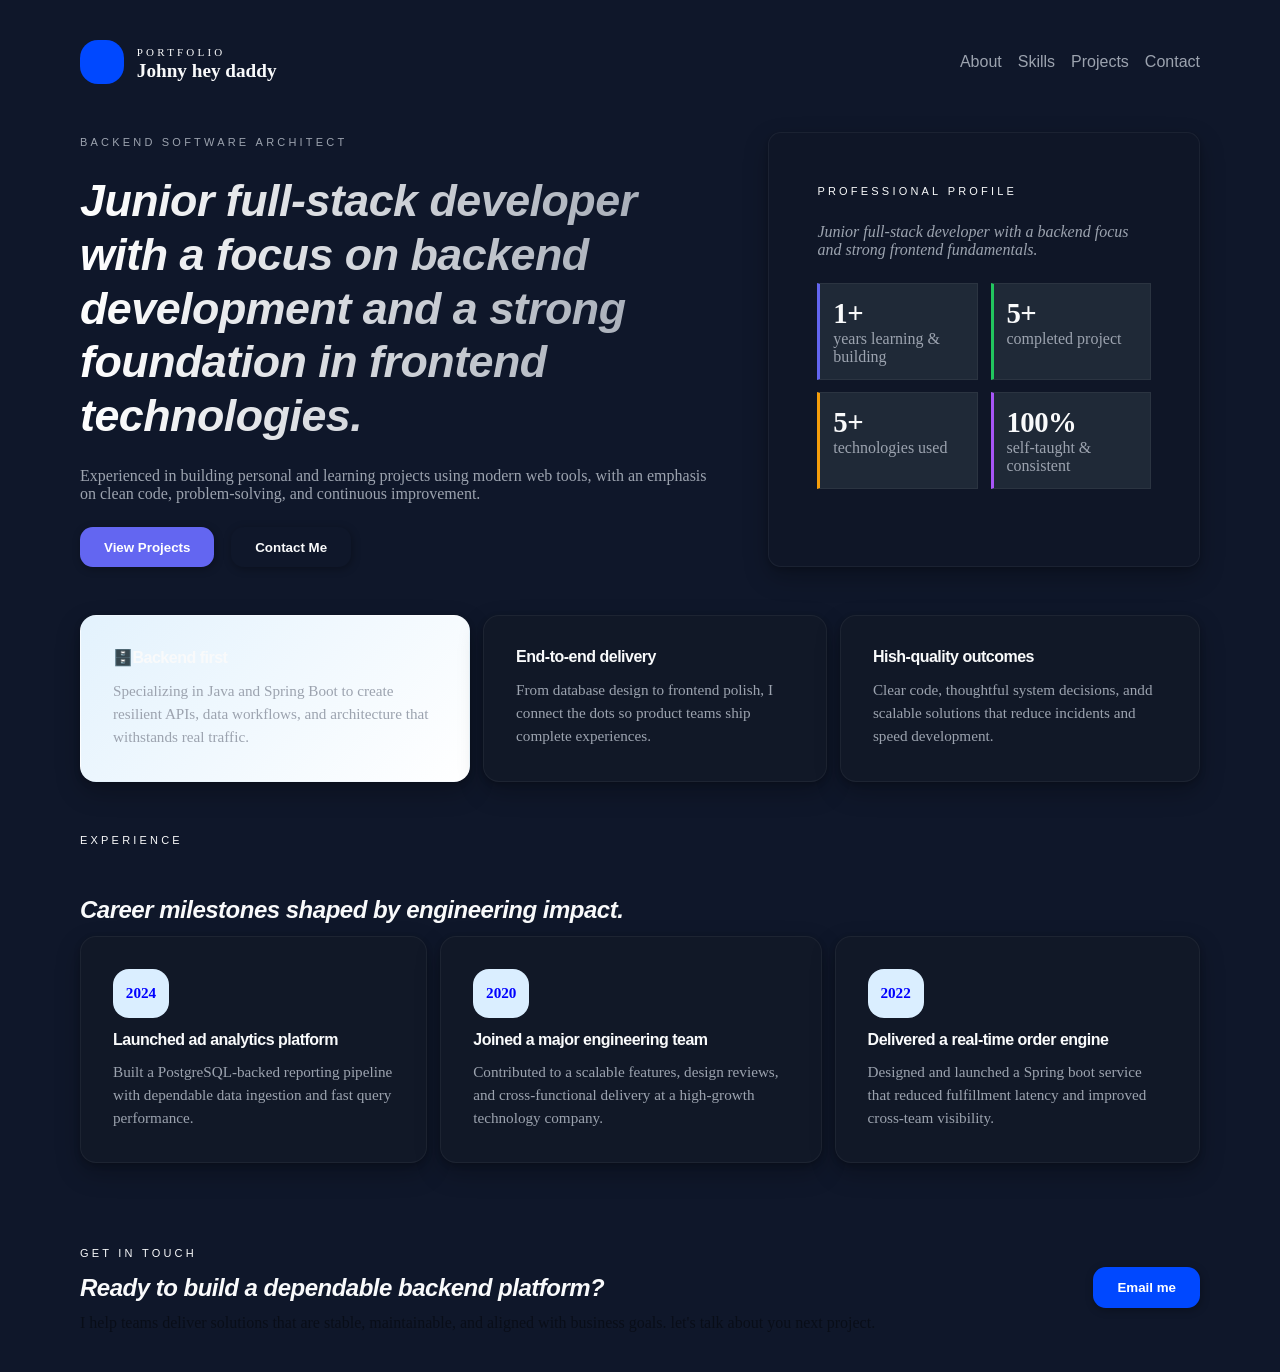
==== index.html @ f6f8099d "Initial commit" ====
<!DOCTYPE html>
<html lang="en">
<head>
    <meta charset="UTF-8">
    <meta name="viewport" content="width=device-width, initial-scale=1.0">
    <title>Johny hey daddy | Portfolio</title>
    <link rel="stylesheet" href="style.css">
</head>
<body>
    <div class="mainContainer">
        <nav class="nav-bar">
            <div class="naming">
                <div class="profilePicture">
                
                </div>
                <div>
                    <p class="portfolio">Portfolio</p>
                    <p class="yourName">Johny hey daddy</p>
                </div>
            </div>
            <ul class="navLinks">
                <li><a href="#">About</a></li>
                <li><a href="skills.html">Skills</a></li>
                <li><a href="project.html">Projects</a></li>
                <li><a href="#">Contact</a></li>
            </ul>
        </nav>
        <section class="mainEvent">
            <div class="subMainEvent">
                <div class="sometalkingContainer">
                    <p class="startingLineUp">Backend software architect</p>
                    <h1 class="big-one">Junior full-stack developer with a focus on backend development and a strong foundation in frontend technologies.</h1>
                    <p>Experienced in building personal and learning projects using modern web tools, with an emphasis on clean code,
                    problem-solving, and continuous improvement.</p>
                    <div>
                        <button class="viewProjectBtn">View Projects</button>
                        <button style="margin-left: 0.8rem;" class="contactMeBtn">Contact Me</button>
                    </div>
                </div>
                <div class="box">
                    <p class="box-starting-point">professional profile</p>
                    <p class="box-body">Junior full-stack developer with a backend focus and strong frontend fundamentals.</p>
                    <div class="child-box">
                        <div class="box_inside_box">
                            <h1>1+</h1>
                            <p>years learning & building</p>
                        </div>
                        <div class="box_inside_box">
                            <h1>5+</h1>
                            <p>completed project</p>
                        </div>
                        <div class="box_inside_box">
                            <h1>5+</h1>
                            <p>technologies used</p>
                        </div>
                        <div class="box_inside_box">
                            <h1>100%</h1>
                            <p>self-taught & consistent</p>
                        </div>
                    </div>
                </div>
            </div>
            <div class="boxes_again">
                <div class="boxes_again_inside_boxes">
                    <h1>🗄️Backend first</h1>
                    <p>Specializing in Java and Spring Boot to create resilient APIs, data workflows, and architecture that withstands real traffic.</p>
                </div>
                <div class="boxes_again_inside_boxes">
                    <h1>End-to-end delivery</h1>
                    <p>From database design to frontend polish, I connect the dots so product teams ship complete experiences.</p>
                </div>
                <div class="boxes_again_inside_boxes">
                    <h1>Hish-quality outcomes</h1>
                    <p>Clear code, thoughtful system decisions, andd scalable solutions that reduce incidents and speed development.</p>
                </div>
            </div>

            <p class="experience">experience</p>

            <div style="display: flex; flex-direction: column; gap: 0.8rem;">
                <h1 class="experienceBigOne">Career milestones shaped by engineering impact.</h1>
                <div class="box-in-experience">
                    <div class="boxes-child-in-experience">
                        <p style="color: blue; font-weight: 600;" class="year">2024</p>
                        <h3>Launched ad analytics platform</h3>
                        <p>Built a PostgreSQL-backed reporting pipeline with dependable data ingestion and fast query performance.</p>
                    </div>
                    <div class="boxes-child-in-experience">
                        <p style="color: blue; font-weight: 600;" class="year">2020</p>
                        <h3>Joined a major engineering team</h3>
                        <p>Contributed to a scalable features, design reviews, and cross-functional delivery at a high-growth technology company.</p>
                    </div>
                    <div class="boxes-child-in-experience">
                        <p style="color: blue; font-weight: 600;" class="year">2022</p>
                        <h3>Delivered a real-time order engine</h3>
                        <p>Designed and launched a Spring boot service that reduced fulfillment latency and improved cross-team visibility.</p>
                    </div>
                </div>
            </div>
        </section>
        <footer style="display: flex; gap: 0.8rem; align-items: center; justify-content: space-between; margin-top: 2rem;">
            <div style="display: flex; flex-direction: column; gap: 0.8rem;">
                <p class="getInTouch">GET in touch</p>
                <h1 class="readyToBuildOne">Ready to build a dependable backend platform?</h1>
                <p style="color: rgba(0, 0, 0, 0.436);">I help teams deliver solutions that are stable, maintainable, and aligned with
                    business goals. let's talk about you next project.</p>
            </div>
            <button class="emailMeBtn">Email me</button>
        </footer>
    </div>
</body>
</html>
---- style.css ----
* {
    margin: 0;
    padding: 0;
    box-sizing: border-box;
}

.mainContainer {
    padding: 2.5rem;
    display: flex;
    flex-direction: column;
    gap: 3rem;
    max-width: 1200px;
    margin: auto;
    /* background: radial-gradient(circle at top left,
                    rgba(99, 102, 241, 0.15),
                    transparent 40%); */
}

@keyframes fadeUp {
    from {
        opacity: 0;
        transform: translateY(30px);
    }

    to {
        opacity: 1;
        transform: translateY(0);
    }
}

.sometalkingContainer>* {
    opacity: 0;
    animation: fadeUp 0.8s ease forwards;
}

.sometalkingContainer>*:nth-child(1) {
    animation-delay: 0.1s;
}

.sometalkingContainer>*:nth-child(2) {
    animation-delay: 0.2s;
}

.sometalkingContainer>*:nth-child(3) {
    animation-delay: 0.3s;
}

.sometalkingContainer>*:nth-child(4) {
    animation-delay: 0.4s;
}

h1,
h3 {
    letter-spacing: -0.5px;
}

:root {
    --bg: #0f172a;
    --surface: #111827;
    --surface-light: #1f2937;
    --primary: #6366f1;
    --accent: #22c55e;

    --text-main: #f9fafb;
    --text-sub: #9ca3af;
}

body {
    background: var(--bg);
    color: var(--text-main);
}

.nav-bar {
    display: flex;
    justify-content: space-between;
    align-items: center;
}

.portfolio {
    font-variant-caps: all-petite-caps;
    font-size: 1rem;
    letter-spacing: 0.2rem;
}

.yourName {
    font-weight: 600;
    font-size: 1.2rem;
}

.profilePicture {
    width: 44px;
    height: 44px;
    background-color: rgb(0, 72, 255);
    border-radius: 18px;
}

.naming {
    display: flex;
    gap: 0.8rem;
    align-items: center;
}

.par {
    color: var(--text-sub);
}

.navLinks {
    display: flex;
    gap: 1rem;
}

.navLinks li {
    list-style: none;
    transition: all 0.2s ease-in-out;
}

.navLinks li a {
    text-decoration: none;
    color: var(--text-sub);
    font-family: sans-serif;
}

.navLinks li:hover {
    scale: 110%;
}

.navLinks li a:hover {
    color: var(--text-main);
}

.navLinks li a.active {
    color: var(--primary);
}

.navLinks li:active {
    scale: 95%;
}

.mainEvent {
    display: flex;
    gap: 3rem;
    flex-direction: column;
}

.subMainEvent {
    display: flex;
    gap: 3rem;
}

.big-one {
    font-style: oblique;
    font-family: sans-serif;
    font-size: 2.8rem;
    font-weight: 700;
    line-height: 1.2;
    background: linear-gradient(to right, #fff, #9ca3af);
        -webkit-background-clip: text;
        -webkit-text-fill-color: transparent;
}

.box,
.boxes_again_inside_boxes,
.boxes-child-in-experience {
    background: var(--surface);
        border: 1px solid rgba(255, 255, 255, 0.05);
        border-radius: 16px;
        box-shadow:
            0 10px 25px rgba(0, 0, 0, 0.25),
            0 2px 6px rgba(0, 0, 0, 0.2);
}

.box {
    width: 40%;
    display: flex;
    padding: 3rem;
    border-radius: 0.8rem;
    flex-direction: column;
    gap: 1.5rem;
    background: rgba(17, 24, 39, 0.7);
    backdrop-filter: blur(20px);
}

.box-starting-point {
    letter-spacing: 0.2rem;
    font-variant-caps: all-petite-caps;
    font-size: 1rem;
    font-family: sans-serif;
}

.sometalkingContainer {
    width: 60%;
    display: flex;
    flex-direction: column;
    gap: 1.5rem;
}

.sometalkingContainer p {
    color: var(--text-sub);
}

.sometalkingContainer button,
.emailMeBtn {
    padding-left: 1.5rem;
    padding-right: 1.5rem;
    padding-bottom: 0.8rem;
    padding-top: 0.8rem;
    border-radius: 0.8rem;
    border: none;
    transition: all 0.4s ease-in-out;
    cursor: pointer;
    box-shadow: 1px 2px 8px rgba(0, 0, 0, 0.3);
    font-weight: 600;
    position: relative;
    overflow: hidden;
}

/* TODO: I forgot the syntax */
/* .sometalkingContainer button::before {
    top: 0;
    left: 0;
    content: "";
    width: 200%;
    height: 200%;
    position: absolute;
    background-color: aliceblue;
} */

.sometalkingContainer button:hover,
.emailMeBtn:hover {
    scale: 105%;
}

.sometalkingContainer button:active,
.emailMeBtn:active {
    scale: 95%;
}

.contactMeBtn {
    background: transparent;
        color: var(--text-main);
        border: 1px solid rgba(255, 255, 255, 0.2);
}

.viewProjectBtn {
    background: var(--primary);
    color: white;
    box-shadow: 0 0 20px rgba(99, 102, 241, 0.5);
}

button:hover {
    transform: translateY(-2px);
} 

.startingLineUp {
    font-variant-caps: all-petite-caps;
    font-size: 1rem;
    letter-spacing: 0.2rem;
    font-family: sans-serif;
}

.box-body {
    font-style: italic;
    color: var(--text-sub);
}

.child-box {
    display: grid;
    grid-template-columns: repeat(2, 1fr);
    gap: 0.8rem;
}

.box_inside_box {
    padding: 0.8rem;
    background: var(--surface-light);
    border: 1px solid rgba(255, 255, 255, 0.05);
}

.box_inside_box:nth-child(1) {
    border-left: 3px solid var(--primary);
}

.box_inside_box:nth-child(2) {
    border-left: 3px solid var(--accent);
}

.box_inside_box:nth-child(3) {
    border-left: 3px solid #f59e0b;
}

.box_inside_box:nth-child(4) {
    border-left: 3px solid #a855f7;
}

.box_inside_box h1 {
    font-size: 1.8rem;
}

.box_inside_box p {
    color: var(--text-sub);
}

/* TODO: I DON'T KNOW GRID SYNTAX */
.boxes_again,
.box-in-experience {
    display: flex;
    gap: 0.8rem;
}

.boxes_again_inside_boxes,
.boxes-child-in-experience {
    width: fit-content;
    padding: 2rem;
    display: flex;
    flex-direction: column;
    gap: 0.8rem;
}

.boxes_again_inside_boxes:nth-child(1) {
    background: linear-gradient(135deg, #e3f2fd, #ffffff);
}

.boxes_again_inside_boxes h1,
.boxes-child-in-experience h3 {
    font-size: 1rem;
    font-family: sans-serif;
}

.boxes_again_inside_boxes p,
.boxes-child-in-experience p {
    font-size: 0.95rem;
    line-height: 1.5;
    color: var(--text-sub);
}

.experience,
.getInTouch {
    letter-spacing: 0.2rem;
    font-variant-caps: all-petite-caps;
    font-size: 1rem;
    font-family: sans-serif;
}

.experienceBigOne,
.readyToBuildOne {
    font-style: oblique;
    font-family: sans-serif;
    font-size: 1.5rem;
}

.year {
    background-color: rgb(218, 238, 255);
    width: fit-content;
    padding: 0.8rem;
    border-radius: 1rem;
}

.emailMeBtn {
    background-color: rgb(0, 72, 255);
    color: white; 
}
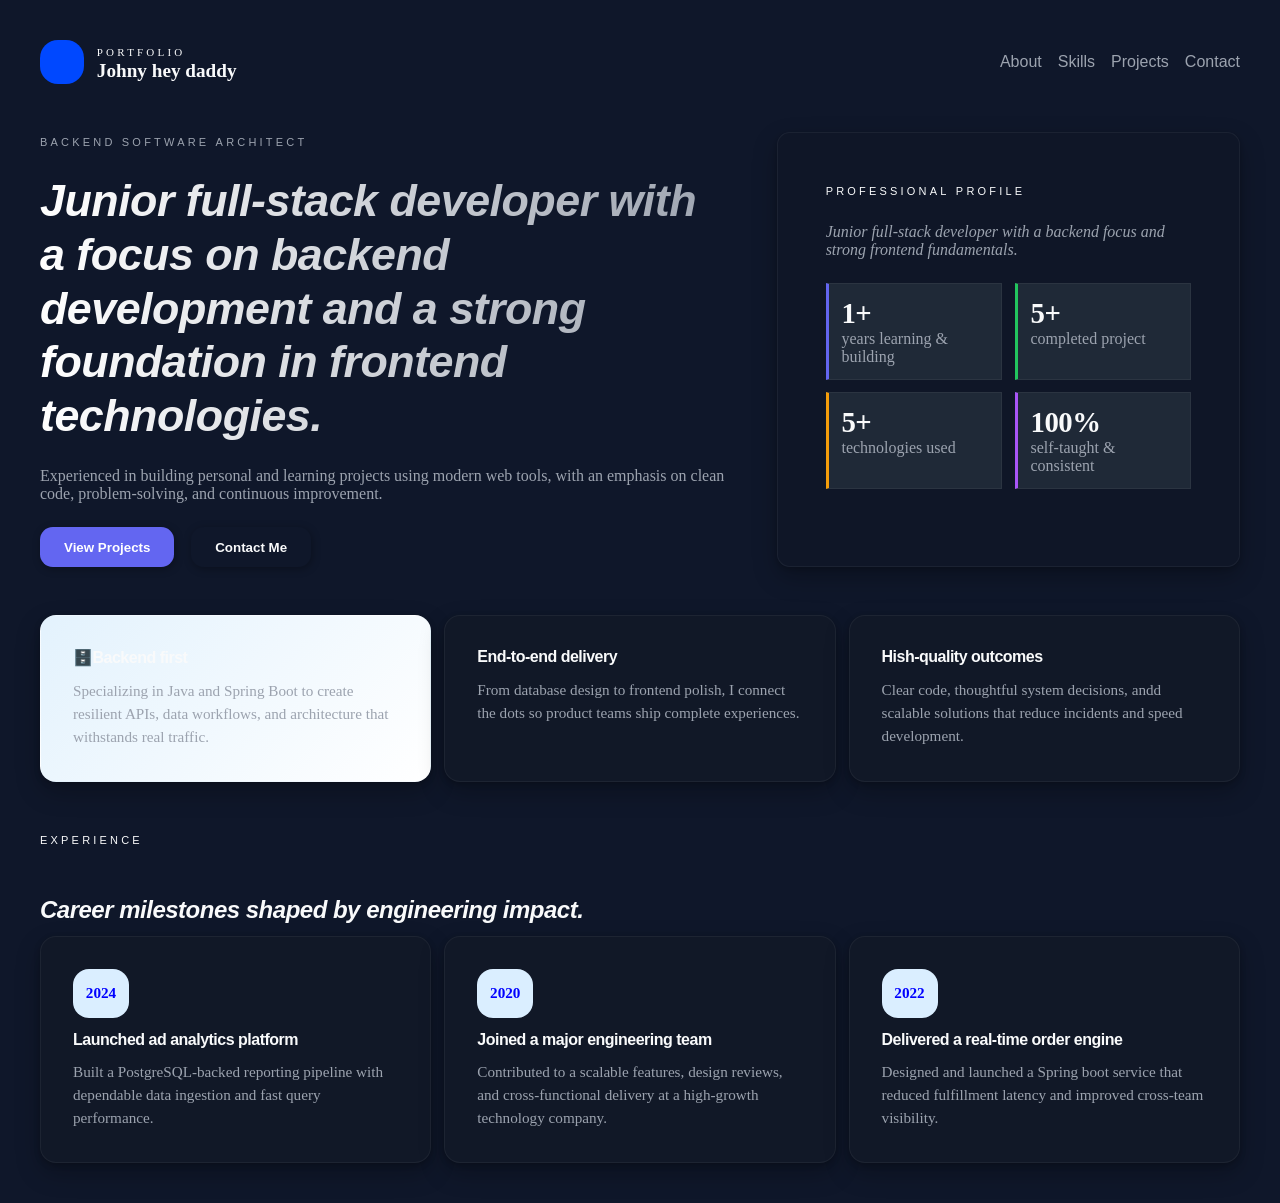
==== commit b716ab74: "feat: implement mobile nav drawer with toggle animation and responsive layout" ====
--- a/index.html
+++ b/index.html
@@ -4,7 +4,7 @@
     <meta charset="UTF-8">
     <meta name="viewport" content="width=device-width, initial-scale=1.0">
     <title>Johny hey daddy | Portfolio</title>
-    <link rel="stylesheet" href="style.css">
+    <link rel="stylesheet" href="frontend/src/styles/style.css">
 </head>
 <body>
     <div class="mainContainer">
@@ -22,7 +22,7 @@
                 <li><a href="#">About</a></li>
                 <li><a href="skills.html">Skills</a></li>
                 <li><a href="project.html">Projects</a></li>
-                <li><a href="#">Contact</a></li>
+                <li><a href="contact.html">Contact</a></li>
             </ul>
         </nav>
         <section class="mainEvent">
@@ -77,7 +77,7 @@
 
             <p class="experience">experience</p>
 
-            <div style="display: flex; flex-direction: column; gap: 0.8rem;">
+            <div class="lastBoxes">
                 <h1 class="experienceBigOne">Career milestones shaped by engineering impact.</h1>
                 <div class="box-in-experience">
                     <div class="boxes-child-in-experience">
@@ -98,7 +98,7 @@
                 </div>
             </div>
         </section>
-        <footer style="display: flex; gap: 0.8rem; align-items: center; justify-content: space-between; margin-top: 2rem;">
+        <!-- <footer style="display: flex; gap: 0.8rem; align-items: center; justify-content: space-between; margin-top: 2rem;">
             <div style="display: flex; flex-direction: column; gap: 0.8rem;">
                 <p class="getInTouch">GET in touch</p>
                 <h1 class="readyToBuildOne">Ready to build a dependable backend platform?</h1>
@@ -106,7 +106,43 @@
                     business goals. let's talk about you next project.</p>
             </div>
             <button class="emailMeBtn">Email me</button>
-        </footer>
+        </footer> -->
     </div>
+    <div class="navMobileVersion">
+        <button class="swipeButtonToOpenNav">
+            <svg class="leftOne" width="25" height="45" viewBox="0 0 65 65" xmlns="http://www.w3.org/2000/svg">
+    
+                <g stroke="#111827" stroke-width="5" fill="none" stroke-linecap="round" stroke-linejoin="round">
+    
+                    <!-- left angle -->
+                    <path d="M33 15 L20 32.5 L33 50" />
+    
+                    <!-- right angle -->
+                    <path d="M45 15 L32 32.5 L45 50" />
+    
+                </g>
+    
+            </svg>
+            <svg class="rightOne" width="25" height="45" viewBox="0 0 65 65" xmlns="http://www.w3.org/2000/svg">
+    
+                <g stroke="#111827" stroke-width="5" fill="none" stroke-linecap="round" stroke-linejoin="round">
+    
+                    <!-- right angle >> -->
+                    <path d="M32 15 L45 32.5 L32 50" />
+                    <path d="M20 15 L33 32.5 L20 50" />
+    
+                </g>
+    
+            </svg>
+        </button>
+        <ul>
+            <li>🙋‍♂️ <a href="#">About me</a></li>
+            <li>⚙️ <a href="skills.html">Skills</a></li>
+            <li>📂 <a href="project.html">Projects</a></li>
+            <li>☎️ <a href="contact.html">Contact</a></li>
+        </ul>
+    </div>
+
+    <script type="module" src="frontend/src/pages/aboutme.js"></script>
 </body>
 </html>
--- a/frontend/src/styles/style.css
+++ b/frontend/src/styles/style.css
@@ -0,0 +1,456 @@
+* {
+    margin: 0;
+    padding: 0;
+    box-sizing: border-box;
+}
+
+.mainContainer {
+    padding: 2.5rem;
+    display: flex;
+    flex-direction: column;
+    gap: 48px;
+    width: 100vw;
+    margin: auto;
+    /* background: radial-gradient(circle at top left,
+                    rgba(99, 102, 241, 0.15),
+                    transparent 40%); */
+}
+
+@keyframes fadeUp {
+    from {
+        opacity: 0;
+        transform: translateY(30px);
+    }
+
+    to {
+        opacity: 1;
+        transform: translateY(0);
+    }
+}
+
+.sometalkingContainer>* {
+    opacity: 0;
+    animation: fadeUp 0.8s ease forwards;
+}
+
+.sometalkingContainer>*:nth-child(1) {
+    animation-delay: 0.1s;
+}
+
+.sometalkingContainer>*:nth-child(2) {
+    animation-delay: 0.2s;
+}
+
+.sometalkingContainer>*:nth-child(3) {
+    animation-delay: 0.3s;
+}
+
+.sometalkingContainer>*:nth-child(4) {
+    animation-delay: 0.4s;
+}
+
+h1,
+h3 {
+    letter-spacing: -0.5px;
+}
+
+:root {
+    --bg: #0f172a;
+    --surface: #111827;
+    --surface-light: #1f2937;
+    --primary: #6366f1;
+    --accent: #22c55e;
+
+    --text-main: #f9fafb;
+    --text-sub: #9ca3af;
+}
+
+body {
+    background: var(--bg);
+    color: var(--text-main);
+}
+
+.nav-bar {
+    display: flex;
+    justify-content: space-between;
+    align-items: center;
+}
+
+.portfolio {
+    font-variant-caps: all-petite-caps;
+    font-size: 1rem;
+    letter-spacing: 0.2rem;
+}
+
+.yourName {
+    font-weight: 600;
+    font-size: 1.2rem;
+}
+
+.profilePicture {
+    width: 44px;
+    height: 44px;
+    background-color: rgb(0, 72, 255);
+    border-radius: 18px;
+}
+
+.naming {
+    display: flex;
+    gap: 0.8rem;
+    align-items: center;
+}
+
+.par {
+    color: var(--text-sub);
+}
+
+.navLinks {
+    display: flex;
+    gap: 1rem;
+}
+
+.navLinks li {
+    list-style: none;
+    transition: all 0.2s ease-in-out;
+}
+
+.navLinks li a {
+    text-decoration: none;
+    color: var(--text-sub);
+    font-family: sans-serif;
+}
+
+.navLinks li:hover {
+    scale: 110%;
+}
+
+.navLinks li a:hover {
+    color: var(--text-main);
+}
+
+.navLinks li a.active {
+    color: var(--primary);
+}
+
+.navLinks li:active {
+    scale: 95%;
+}
+
+.mainEvent {
+    display: flex;
+    gap: 48px;
+    flex-direction: column;
+}
+
+.subMainEvent {
+    display: flex;
+    gap: 3rem;
+}
+
+.big-one {
+    font-style: oblique;
+    font-family: sans-serif;
+    font-size: 2.8rem;
+    font-weight: 700;
+    line-height: 1.2;
+    background: linear-gradient(to right, #fff, #9ca3af);
+        -webkit-background-clip: text;
+        -webkit-text-fill-color: transparent;
+}
+
+.box,
+.boxes_again_inside_boxes,
+.boxes-child-in-experience {
+    background: var(--surface);
+        border: 1px solid rgba(255, 255, 255, 0.05);
+        border-radius: 16px;
+        box-shadow:
+            0 10px 25px rgba(0, 0, 0, 0.25),
+            0 2px 6px rgba(0, 0, 0, 0.2);
+}
+
+.box {
+    width: 40%;
+    display: flex;
+    padding: 3rem;
+    border-radius: 0.8rem;
+    flex-direction: column;
+    gap: 1.5rem;
+    background: rgba(17, 24, 39, 0.7);
+    backdrop-filter: blur(20px);
+}
+
+.box-starting-point {
+    letter-spacing: 0.2rem;
+    font-variant-caps: all-petite-caps;
+    font-size: 1rem;
+    font-family: sans-serif;
+}
+
+.sometalkingContainer {
+    width: 60%;
+    display: flex;
+    flex-direction: column;
+    gap: 1.5rem;
+}
+
+.sometalkingContainer p {
+    color: var(--text-sub);
+}
+
+.sometalkingContainer button,
+.emailMeBtn {
+    padding-left: 1.5rem;
+    padding-right: 1.5rem;
+    padding-bottom: 0.8rem;
+    padding-top: 0.8rem;
+    border-radius: 0.8rem;
+    border: none;
+    transition: all 0.4s ease-in-out;
+    cursor: pointer;
+    box-shadow: 1px 2px 8px rgba(0, 0, 0, 0.3);
+    font-weight: 600;
+    position: relative;
+    overflow: hidden;
+}
+
+.sometalkingContainer button:hover,
+.emailMeBtn:hover {
+    scale: 105%;
+}
+
+.sometalkingContainer button:active,
+.emailMeBtn:active {
+    scale: 95%;
+}
+
+.contactMeBtn {
+    background: transparent;
+        color: var(--text-main);
+        border: 1px solid rgba(255, 255, 255, 0.2);
+}
+
+.viewProjectBtn {
+    background: var(--primary);
+    color: white;
+    box-shadow: 0 0 20px rgba(99, 102, 241, 0.5);
+}
+/* 
+button:hover {
+    transform: translateY(-2px);
+}  */
+
+.startingLineUp {
+    font-variant-caps: all-petite-caps;
+    font-size: 1rem;
+    letter-spacing: 0.2rem;
+    font-family: sans-serif;
+}
+
+.box-body {
+    font-style: italic;
+    color: var(--text-sub);
+}
+
+.child-box {
+    display: grid;
+    grid-template-columns: repeat(2, 1fr);
+    gap: 0.8rem;
+}
+
+.box_inside_box {
+    padding: 0.8rem;
+    background: var(--surface-light);
+    border: 1px solid rgba(255, 255, 255, 0.05);
+}
+
+.box_inside_box:nth-child(1) {
+    border-left: 3px solid var(--primary);
+}
+
+.box_inside_box:nth-child(2) {
+    border-left: 3px solid var(--accent);
+}
+
+.box_inside_box:nth-child(3) {
+    border-left: 3px solid #f59e0b;
+}
+
+.box_inside_box:nth-child(4) {
+    border-left: 3px solid #a855f7;
+}
+
+.box_inside_box h1 {
+    font-size: 1.8rem;
+}
+
+.box_inside_box p {
+    color: var(--text-sub);
+}
+
+/* TODO: I DON'T KNOW GRID SYNTAX */
+.boxes_again,
+.box-in-experience {
+    display: grid;
+    grid-template-columns: repeat(3, 1fr);
+    gap: 0.8rem;
+}
+
+.boxes_again_inside_boxes,
+.boxes-child-in-experience {
+    width: fit-content;
+    padding: 2rem;
+    display: flex;
+    flex-direction: column;
+    gap: 0.8rem;
+}
+
+.boxes_again_inside_boxes:nth-child(1) {
+    background: linear-gradient(135deg, #e3f2fd, #ffffff);
+}
+
+.boxes_again_inside_boxes h1,
+.boxes-child-in-experience h3 {
+    font-size: 1rem;
+    font-family: sans-serif;
+}
+
+.boxes_again_inside_boxes p,
+.boxes-child-in-experience p {
+    font-size: 0.95rem;
+    line-height: 1.5;
+    color: var(--text-sub);
+}
+
+.experience,
+.getInTouch {
+    letter-spacing: 0.2rem;
+    font-variant-caps: all-petite-caps;
+    font-size: 1rem;
+    font-family: sans-serif;
+}
+
+.experienceBigOne,
+.readyToBuildOne {
+    font-style: oblique;
+    font-family: sans-serif;
+    font-size: 1.5rem;
+}
+
+.year {
+    background-color: rgb(218, 238, 255);
+    width: fit-content;
+    padding: 0.8rem;
+    border-radius: 1rem;
+}
+
+.emailMeBtn {
+    background-color: rgb(0, 72, 255);
+    color: white; 
+}
+
+.navMobileVersion {
+    opacity: 0;
+    pointer-events: none;
+    position: fixed;
+    top: 48px;
+    right: 0;
+    display: flex;
+    align-items: center;
+    width: 150px;
+    transform: translateX(150px);
+    transition: transform 0.3s ease-in-out;
+}
+
+.swipeButtonToOpenNav {
+    background-color: white;
+    border: none;
+    border-top-left-radius: 8px;
+    border-bottom-left-radius: 8px;
+    transform: translateX(-100%);
+}
+
+.rightOne {
+    display: none;
+}
+
+.leftOne {
+    display: block;
+}
+
+.leftOne.hide {
+    display: none;
+}
+
+.rightOne.show {
+    display: block;
+}
+
+.swipeButtonToOpenNav.hide {
+    transform: translateX(0);
+}
+
+.navMobileVersion.show {
+    transform: translateX(0);
+}
+
+.navMobileVersion ul {
+    display: flex;
+    flex-direction: column;
+    gap: 8px;
+    padding: 12px;
+    background-color: white;
+    width: 100%;
+    border-top-left-radius: 12px;
+    border-bottom-left-radius: 12px;
+}
+
+.navMobileVersion ul li {
+    list-style: none;
+    color: black;
+}
+
+.navMobileVersion ul li a {
+    text-decoration: none;
+    color: black;
+}
+
+.lastBoxes {
+    display: grid;
+    grid-template-columns: repeat(3, 1fr);
+    display: flex; 
+    flex-direction: column; 
+    gap: 0.8rem;
+}
+
+@media (max-width: 640px) {
+    .mainContainer {
+        padding: 16px;
+    }
+    .navLinks {
+        display: none;
+    }
+    .navMobileVersion {
+        opacity: 1 !important;
+        pointer-events: all !important;
+    }
+    .subMainEvent {
+        flex-direction: column;
+        width: 100%;
+    }
+    .sometalkingContainer {
+        width: 100%;
+    }
+    .box {
+        width: 100%;
+    }
+    .boxes_again {
+        grid-template-columns: repeat(1, 1fr);
+        width: 100%;
+    }
+    .box-in-experience {
+        width: 100%;
+        display: grid;
+        grid-template-columns: repeat(1, 1fr) !important;
+    }
+}
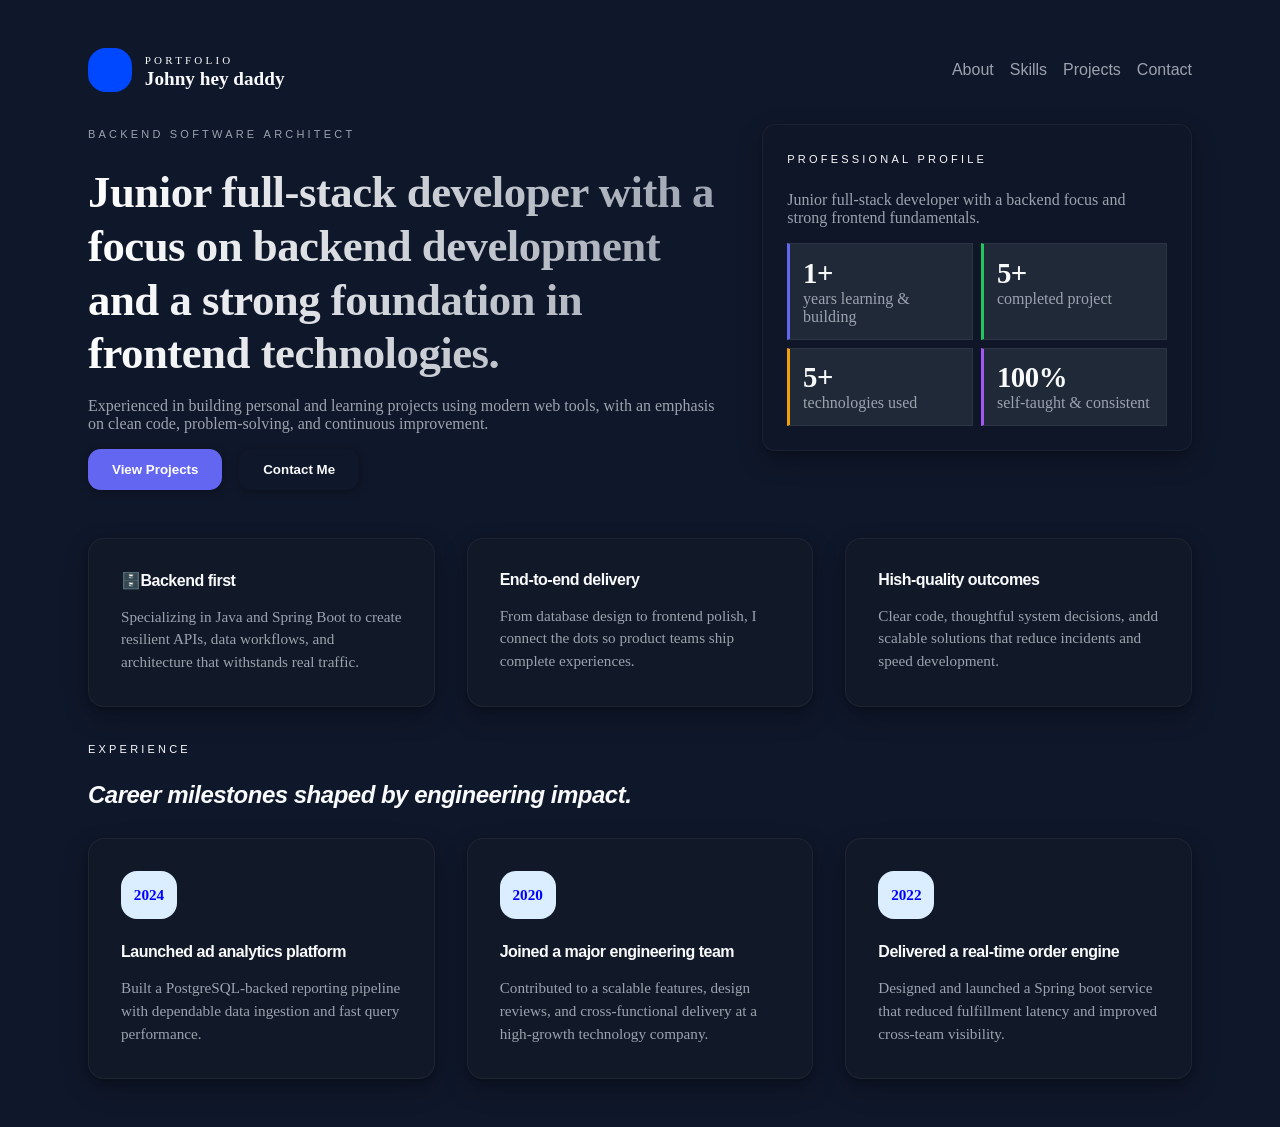
==== commit a8fecaa4: "improve some spacing" ====
--- a/index.html
+++ b/index.html
@@ -30,7 +30,7 @@
                 <div class="sometalkingContainer">
                     <p class="startingLineUp">Backend software architect</p>
                     <h1 class="big-one">Junior full-stack developer with a focus on backend development and a strong foundation in frontend technologies.</h1>
-                    <p>Experienced in building personal and learning projects using modern web tools, with an emphasis on clean code,
+                    <p class="subDivision">Experienced in building personal and learning projects using modern web tools, with an emphasis on clean code,
                     problem-solving, and continuous improvement.</p>
                     <div>
                         <button class="viewProjectBtn">View Projects</button>
@@ -82,17 +82,17 @@
                 <div class="box-in-experience">
                     <div class="boxes-child-in-experience">
                         <p style="color: blue; font-weight: 600;" class="year">2024</p>
-                        <h3>Launched ad analytics platform</h3>
+                        <h3 class="titleInExperience">Launched ad analytics platform</h3>
                         <p>Built a PostgreSQL-backed reporting pipeline with dependable data ingestion and fast query performance.</p>
                     </div>
                     <div class="boxes-child-in-experience">
                         <p style="color: blue; font-weight: 600;" class="year">2020</p>
-                        <h3>Joined a major engineering team</h3>
+                        <h3 class="titleInExperience">Joined a major engineering team</h3>
                         <p>Contributed to a scalable features, design reviews, and cross-functional delivery at a high-growth technology company.</p>
                     </div>
                     <div class="boxes-child-in-experience">
                         <p style="color: blue; font-weight: 600;" class="year">2022</p>
-                        <h3>Delivered a real-time order engine</h3>
+                        <h3 class="titleInExperience">Delivered a real-time order engine</h3>
                         <p>Designed and launched a Spring boot service that reduced fulfillment latency and improved cross-team visibility.</p>
                     </div>
                 </div>
--- a/frontend/src/styles/style.css
+++ b/frontend/src/styles/style.css
@@ -5,15 +5,12 @@
 }
 
 .mainContainer {
-    padding: 2.5rem;
-    display: flex;
-    flex-direction: column;
-    gap: 48px;
+    display: flex;
+    flex-direction: column;
     width: 100vw;
+    max-width: 1200px;
     margin: auto;
-    /* background: radial-gradient(circle at top left,
-                    rgba(99, 102, 241, 0.15),
-                    transparent 40%); */
+    padding: 48px;
 }
 
 @keyframes fadeUp {
@@ -74,6 +71,7 @@
     display: flex;
     justify-content: space-between;
     align-items: center;
+    margin-bottom: 32px;
 }
 
 .portfolio {
@@ -138,24 +136,27 @@
 
 .mainEvent {
     display: flex;
-    gap: 48px;
     flex-direction: column;
 }
 
 .subMainEvent {
     display: flex;
-    gap: 3rem;
+    gap: 32px;
+    margin-bottom: 48px;
 }
 
 .big-one {
-    font-style: oblique;
-    font-family: sans-serif;
     font-size: 2.8rem;
     font-weight: 700;
     line-height: 1.2;
     background: linear-gradient(to right, #fff, #9ca3af);
         -webkit-background-clip: text;
         -webkit-text-fill-color: transparent;
+        margin-bottom: 16px;
+}
+
+.subDivision {
+    margin-bottom: 16px;
 }
 
 .box,
@@ -171,11 +172,11 @@
 
 .box {
     width: 40%;
-    display: flex;
-    padding: 3rem;
+    height: fit-content;
+    padding: 24px;
+    display: flex;
     border-radius: 0.8rem;
     flex-direction: column;
-    gap: 1.5rem;
     background: rgba(17, 24, 39, 0.7);
     backdrop-filter: blur(20px);
 }
@@ -185,13 +186,13 @@
     font-variant-caps: all-petite-caps;
     font-size: 1rem;
     font-family: sans-serif;
+    margin-bottom: 24px;
 }
 
 .sometalkingContainer {
     width: 60%;
     display: flex;
     flex-direction: column;
-    gap: 1.5rem;
 }
 
 .sometalkingContainer p {
@@ -226,8 +227,8 @@
 
 .contactMeBtn {
     background: transparent;
-        color: var(--text-main);
-        border: 1px solid rgba(255, 255, 255, 0.2);
+    color: var(--text-main);
+    border: 1px solid rgba(255, 255, 255, 0.2);
 }
 
 .viewProjectBtn {
@@ -235,27 +236,24 @@
     color: white;
     box-shadow: 0 0 20px rgba(99, 102, 241, 0.5);
 }
-/* 
-button:hover {
-    transform: translateY(-2px);
-}  */
 
 .startingLineUp {
     font-variant-caps: all-petite-caps;
     font-size: 1rem;
     letter-spacing: 0.2rem;
     font-family: sans-serif;
+    margin-bottom: 24px;
 }
 
 .box-body {
-    font-style: italic;
-    color: var(--text-sub);
+    color: var(--text-sub);
+    margin-bottom: 16px;
 }
 
 .child-box {
     display: grid;
     grid-template-columns: repeat(2, 1fr);
-    gap: 0.8rem;
+    gap: 8px;
 }
 
 .box_inside_box {
@@ -293,7 +291,11 @@
 .box-in-experience {
     display: grid;
     grid-template-columns: repeat(3, 1fr);
-    gap: 0.8rem;
+    gap: 32px;
+}
+
+.boxes_again {
+    margin-bottom: 32px;
 }
 
 .boxes_again_inside_boxes,
@@ -302,11 +304,6 @@
     padding: 2rem;
     display: flex;
     flex-direction: column;
-    gap: 0.8rem;
-}
-
-.boxes_again_inside_boxes:nth-child(1) {
-    background: linear-gradient(135deg, #e3f2fd, #ffffff);
 }
 
 .boxes_again_inside_boxes h1,
@@ -320,6 +317,10 @@
     font-size: 0.95rem;
     line-height: 1.5;
     color: var(--text-sub);
+}
+
+.boxes_again_inside_boxes h1 {
+    margin-bottom: 16px;
 }
 
 .experience,
@@ -328,6 +329,7 @@
     font-variant-caps: all-petite-caps;
     font-size: 1rem;
     font-family: sans-serif;
+    margin-bottom: 24px;
 }
 
 .experienceBigOne,
@@ -335,6 +337,11 @@
     font-style: oblique;
     font-family: sans-serif;
     font-size: 1.5rem;
+    margin-bottom: 16px;
+}
+
+.titleInExperience {
+    margin-bottom: 16px;
 }
 
 .year {
@@ -342,11 +349,7 @@
     width: fit-content;
     padding: 0.8rem;
     border-radius: 1rem;
-}
-
-.emailMeBtn {
-    background-color: rgb(0, 72, 255);
-    color: white; 
+    margin-bottom: 24px;
 }
 
 .navMobileVersion {
